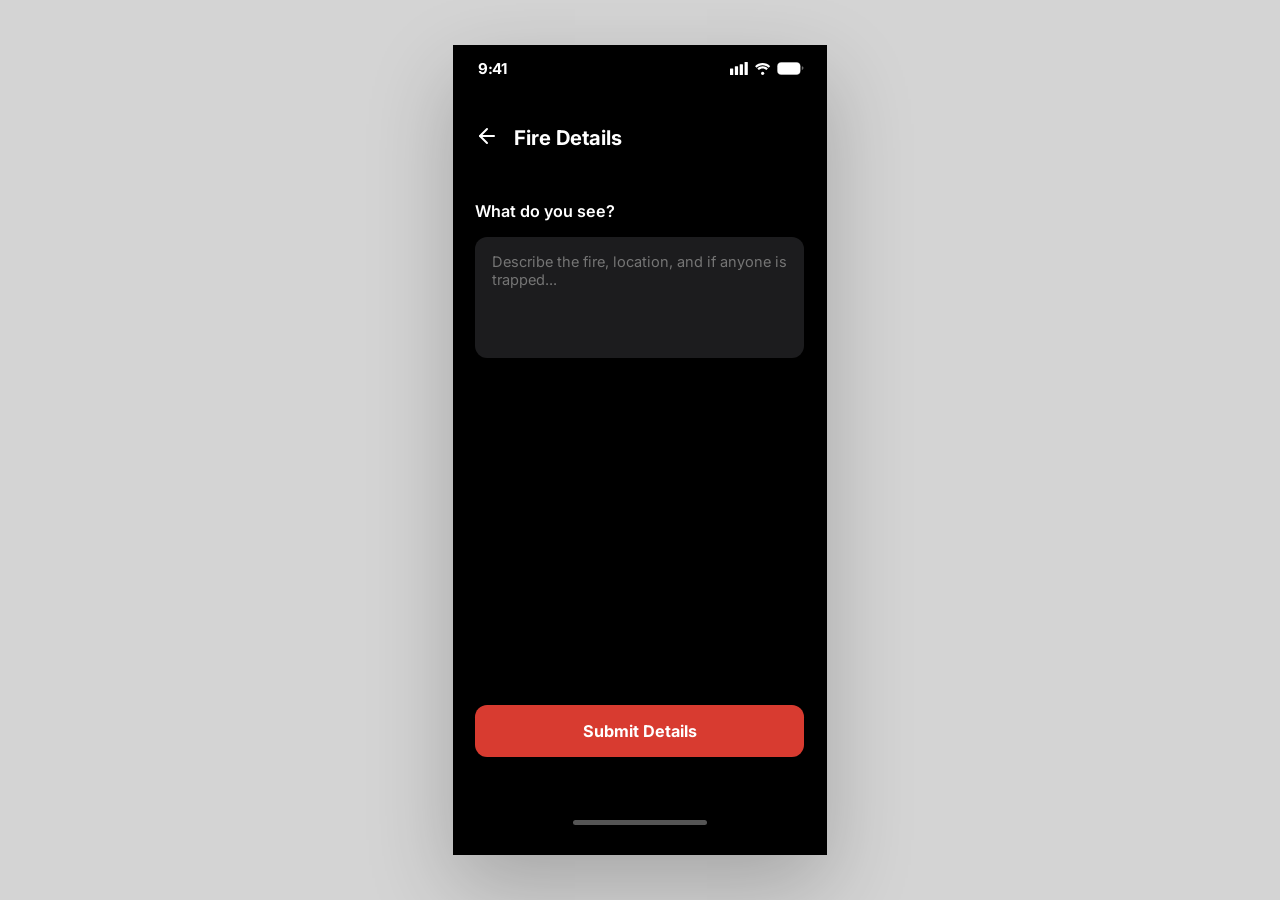
==== fire_details.html @ 0afc2f0d "feat: complete SOS flow screens - sending alert, active, category, fire details, updates, safe" ====
<!DOCTYPE html>
<html lang="en">
<head>
    <meta charset="UTF-8">
    <meta name="viewport" content="width=device-width, initial-scale=1.0">
    <title>Harbor — Fire Details</title>
    <link rel="preconnect" href="https://fonts.googleapis.com">
    <link rel="preconnect" href="https://fonts.gstatic.com" crossorigin>
    <link href="https://fonts.googleapis.com/css2?family=Inter:wght@400;500;600;700;800;900&display=swap" rel="stylesheet">
    <link rel="stylesheet" href="style.css">
    <style>
        .category-header {
            padding: 4cqh 6cqw;
            display: flex;
            align-items: center;
            gap: 4cqw;
        }
        .back-btn {
            color: var(--text-primary);
            text-decoration: none;
        }
        .form-container {
            padding: 2cqh 6cqw;
            display: flex;
            flex-direction: column;
            flex: 1;
        }
        .label {
            font-size: 2cqh;
            font-weight: 600;
            color: var(--text-primary);
            margin-bottom: 2cqh;
        }
    </style>
</head>
<body>
    <div class="phone dark-mode">

        <!-- Status Bar -->
        <div class="status-bar">
            <span class="status-time">9:41</span>
            <div class="status-icons">
                <svg viewBox="0 0 17 12" fill="none" xmlns="http://www.w3.org/2000/svg">
                    <rect x="0" y="6" width="3" height="6" rx="0.5" fill="rgb(3,4,3)"/>
                    <rect x="4.5" y="4" width="3" height="8" rx="0.5" fill="rgb(3,4,3)"/>
                    <rect x="9" y="2" width="3" height="10" rx="0.5" fill="rgb(3,4,3)"/>
                    <rect x="13.5" y="0" width="3" height="12" rx="0.5" fill="rgb(3,4,3)"/>
                </svg>
                <svg viewBox="0 0 16 12" fill="none" xmlns="http://www.w3.org/2000/svg">
                    <path d="M8 3C10.2 3 12.2 3.9 13.6 5.4L15 4C13.2 2.1 10.7 1 8 1C5.3 1 2.8 2.1 1 4L2.4 5.4C3.8 3.9 5.8 3 8 3Z" fill="rgb(3,4,3)"/>
                    <path d="M8 6C9.4 6 10.6 6.6 11.5 7.5L12.9 6.1C11.6 4.8 9.9 4 8 4C6.1 4 4.4 4.8 3.1 6.1L4.5 7.5C5.4 6.6 6.6 6 8 6Z" fill="rgb(3,4,3)"/>
                    <circle cx="8" cy="10.5" r="1.5" fill="rgb(3,4,3)"/>
                </svg>
                <svg viewBox="0 0 25 12" fill="none" xmlns="http://www.w3.org/2000/svg">
                    <rect x="0.5" y="0.5" width="21" height="11" rx="3.5" stroke="rgb(3,4,3)" stroke-opacity="0.35"/>
                    <rect x="2" y="2" width="17" height="8" rx="2" fill="rgb(3,4,3)"/>
                    <path d="M23 4.5V7.5C23.8 7.2 24.5 6.4 24.5 5.5C24.5 4.6 23.8 3.8 23 4.5Z" fill="rgb(3,4,3)" fill-opacity="0.4"/>
                </svg>
            </div>
        </div>

        <div class="category-header">
            <a href="situation_category.html" class="back-btn">
                <svg viewBox="0 0 24 24" width="24" height="24" stroke="currentColor" stroke-width="2" fill="none" stroke-linecap="round" stroke-linejoin="round">
                    <line x1="19" y1="12" x2="5" y2="12"></line>
                    <polyline points="12 19 5 12 12 5"></polyline>
                </svg>
            </a>
            <h2 style="font-size: 2.5cqh; color: var(--text-primary);">Fire Details</h2>
        </div>

        <div class="form-container">
            <div class="label">What do you see?</div>
            <textarea class="form-input" placeholder="Describe the fire, location, and if anyone is trapped..."></textarea>
            
            <div style="flex:1;"></div>
            
            <a href="updates.html" class="primary-btn" style="margin-bottom: 2cqh;">Submit Details</a>
        </div>

        <!-- Home Indicator -->
        <div class="home-bar">
            <div class="home-indicator"></div>
        </div>

    </div>
</body>
</html>
---- style.css ----
:root {
    --bg-color: rgb(250,249,247);
    --text-primary: rgb(3,4,3);
    --text-secondary: rgb(137,142,152);
    --surface: rgb(244,243,241);
    --surface-variant: rgb(235,233,230);
    --surface-active: rgb(228,226,223);
    --icon-color: rgb(3,4,3);
    --chevron-color: rgba(3,4,3, 0.5);
    --indicator-bg: rgb(180,177,176);
}

.dark-mode {
    --bg-color: #000000;
    --text-primary: #FFFFFF;
    --text-secondary: #A0A0A5;
    --surface: #1C1C1E;
    --surface-variant: #2C2C2E;
    --surface-active: #3A3A3C;
    --icon-color: #FFFFFF;
    --chevron-color: rgba(255,255,255, 0.5);
    --indicator-bg: #555555;
}

*, *::before, *::after {
    box-sizing: border-box;
    margin: 0;
    padding: 0;
}

body {
    display: flex;
    justify-content: center;
    align-items: center;
    min-height: 100vh;
    background: #d4d4d4;
    font-family: 'Inter', -apple-system, BlinkMacSystemFont, sans-serif;
    -webkit-font-smoothing: antialiased;
}

/* ─── Phone Shell ───────────────────────────────── */
.phone {
    container-type: size;
    container-name: phone;
    height: 90vh;
    aspect-ratio: 851 / 1844;
    background: var(--bg-color);
    box-shadow: 0 32px 80px rgba(0,0,0,0.22);
    display: flex;
    flex-direction: column;
    overflow: hidden;
    position: relative;
    transition: background 0.3s ease;
}

/* ─── Status Bar ────────────────────────────────── */
.status-bar {
    height: 5.75cqh;
    display: flex;
    justify-content: space-between;
    align-items: center;
    padding: 0 6.1cqw 0 6.7cqw;
    flex-shrink: 0;
    z-index: 10;
}

.status-time {
    font-size: 1.85cqh;
    font-weight: 700;
    color: var(--text-primary);
    letter-spacing: -0.02em;
    transition: color 0.3s ease;
}

.status-icons {
    display: flex;
    align-items: center;
    gap: 1.5cqw;
}

.status-icons svg {
    height: 1.6cqh;
    width: auto;
}

.status-icons svg rect, .status-icons svg path, .status-icons svg circle {
    fill: var(--text-primary);
    transition: fill 0.3s ease;
}

.status-icons svg rect[stroke] {
    stroke: var(--text-primary);
    transition: stroke 0.3s ease;
}

/* ─── Header (Brand + Menu) ────────────────────── */
.app-header {
    height: 10.85cqh;
    display: flex;
    justify-content: space-between;
    align-items: center;
    padding: 0 6.1cqw 0 6.7cqw;
    flex-shrink: 0;
}

.app-title {
    font-size: 4.34cqh;
    font-weight: 700;
    color: var(--text-primary);
    letter-spacing: -0.04em;
    line-height: 1;
    transition: color 0.3s ease;
}

.menu-btn {
    width: 4.99cqh;
    height: 4.99cqh;
    border-radius: 50%;
    background: var(--surface);
    border: none;
    cursor: pointer;
    display: flex;
    align-items: center;
    justify-content: center;
    flex-shrink: 0;
    transition: background 0.15s;
}

.menu-btn:hover  { background: var(--surface-variant); }
.menu-btn:active { background: var(--surface-active); }

.menu-btn svg rect {
    fill: var(--text-primary);
}

/* ─── Spacer ───────────────────────────────────── */
.spacer {
    height: 12.14cqh;
    flex-shrink: 0;
}

/* ─── Action Cards ──────────────────────────────── */
.cards-section {
    padding: 0 5.05cqw;
    display: flex;
    flex-direction: column;
    gap: 1.3cqh;
    flex-shrink: 0;
}

.action-card {
    background: var(--surface);
    border-radius: 1.74cqh;
    height: 13.67cqh;
    display: flex;
    align-items: center;
    padding: 0 4.6cqw 0 3.53cqw;
    gap: 0;
    cursor: pointer;
    transition: background 0.12s, transform 0.1s;
    text-decoration: none;
}

.action-card:active { 
    background: var(--surface-active); 
    transform: scale(0.98);
}

.card-icon-box {
    width: 7.48cqh;
    height: 7.48cqh;
    border-radius: 1.52cqh;
    background: var(--surface-variant);
    display: flex;
    align-items: center;
    justify-content: center;
    flex-shrink: 0;
    margin-right: 3.8cqw;
}

.card-icon-box svg path, .card-icon-box svg rect, .card-icon-box svg line {
    stroke: var(--icon-color);
}

.card-icon-box svg {
    height: 3.6cqh;
    width: auto;
}

.card-text {
    flex: 1;
    min-width: 0;
}

.card-text h2 {
    font-size: 2.06cqh;
    font-weight: 700;
    color: var(--text-primary);
    letter-spacing: -0.01em;
    margin-bottom: 0.5cqh;
    line-height: 1.25;
}

.card-text p {
    font-size: 1.52cqh;
    font-weight: 400;
    color: var(--text-secondary);
    line-height: 1.4;
}

.card-chevron {
    flex-shrink: 0;
    height: 1.8cqh;
    width: auto;
    margin-left: 2cqw;
}

.card-chevron path {
    stroke: var(--chevron-color);
}

/* ─── SOS Card ──────────────────────────────────── */
.sos-section {
    flex: 1;
    padding: 1.74cqh 4.58cqw 0;
    flex-shrink: 0;
}

.sos-card {
    background: rgb(216,59,48);
    border-radius: 1.74cqh;
    height: 100%;
    display: flex;
    flex-direction: column;
    align-items: center;
    justify-content: center;
    cursor: pointer;
    transition: filter 0.15s ease, transform 0.1s;
    text-decoration: none;
}

.sos-card:active { 
    filter: brightness(0.88); 
    transform: scale(0.98);
}

.sos-title {
    font-size: 8.89cqh;
    font-weight: 900;
    color: #fff;
    letter-spacing: -0.04em;
    line-height: 1;
    margin-bottom: 1.2cqh;
}

.sos-sub {
    font-size: 1.3cqh;
    font-weight: 700;
    color: rgb(243,187,179);
    letter-spacing: 0.2em;
}

/* ─── Home Indicator ────────────────────────────── */
.home-bar {
    height: 8.08cqh;
    display: flex;
    justify-content: center;
    align-items: center;
    flex-shrink: 0;
    z-index: 10;
}

.home-indicator {
    width: 36%;
    height: 0.65cqh;
    background: var(--indicator-bg);
    border-radius: 100px;
}

/* ─── New Screen Components ────────────────────────────── */

.center-content {
    flex: 1;
    display: flex;
    flex-direction: column;
    align-items: center;
    justify-content: center;
    text-align: center;
    padding: 0 6cqw;
}

.countdown-ring {
    width: 25cqh;
    height: 25cqh;
    border-radius: 50%;
    border: 1cqh solid var(--surface-active);
    border-top-color: rgb(216,59,48);
    display: flex;
    align-items: center;
    justify-content: center;
    font-size: 10cqh;
    font-weight: 800;
    color: var(--text-primary);
    margin-bottom: 4cqh;
    animation: spin 3s linear infinite;
}

.countdown-number {
    animation: counter-spin 3s linear infinite;
}

@keyframes spin {
    0% { transform: rotate(0deg); }
    100% { transform: rotate(360deg); }
}

@keyframes counter-spin {
    0% { transform: rotate(0deg); }
    100% { transform: rotate(-360deg); }
}

.cancel-btn {
    background: var(--surface);
    color: var(--text-primary);
    font-size: 2cqh;
    font-weight: 700;
    padding: 2cqh 10cqw;
    border-radius: 5cqh;
    text-decoration: none;
    transition: background 0.2s;
}

.cancel-btn:active {
    background: var(--surface-variant);
}

.large-title {
    font-size: 4.5cqh;
    font-weight: 800;
    color: var(--text-primary);
    margin-bottom: 1.5cqh;
}

.subtitle {
    font-size: 2cqh;
    color: var(--text-secondary);
    margin-bottom: 4cqh;
}

.swipe-up {
    display: flex;
    flex-direction: column;
    align-items: center;
    gap: 1cqh;
    color: var(--text-secondary);
    font-size: 1.8cqh;
    font-weight: 600;
    margin-top: auto;
    margin-bottom: 4cqh;
    animation: bounce 2s infinite;
}

@keyframes bounce {
    0%, 20%, 50%, 80%, 100% { transform: translateY(0); }
    40% { transform: translateY(-1.5cqh); }
    60% { transform: translateY(-0.7cqh); }
}

.form-input {
    width: 100%;
    background: var(--surface);
    border: none;
    border-radius: 1.5cqh;
    padding: 2cqh;
    font-size: 1.8cqh;
    color: var(--text-primary);
    margin-bottom: 2cqh;
    min-height: 15cqh;
    resize: none;
    font-family: inherit;
}

.form-input:focus {
    outline: none;
    box-shadow: 0 0 0 2px rgb(216,59,48);
}

.primary-btn {
    width: 100%;
    background: rgb(216,59,48);
    color: #ffffff;
    border: none;
    border-radius: 1.5cqh;
    padding: 2cqh;
    font-size: 2cqh;
    font-weight: 700;
    cursor: pointer;
    text-align: center;
    text-decoration: none;
}

.primary-btn:active {
    filter: brightness(0.9);
}

.tatsumaki-card {
    background: var(--surface);
    border-radius: 2cqh;
    padding: 2.5cqh;
    width: 100%;
    margin-bottom: 2cqh;
    border-left: 0.5cqh solid rgb(216,59,48);
    transform: translateY(-2cqh);
    opacity: 0;
    animation: dropIn 0.5s forwards;
}

@keyframes dropIn {
    to {
        transform: translateY(0);
        opacity: 1;
    }
}
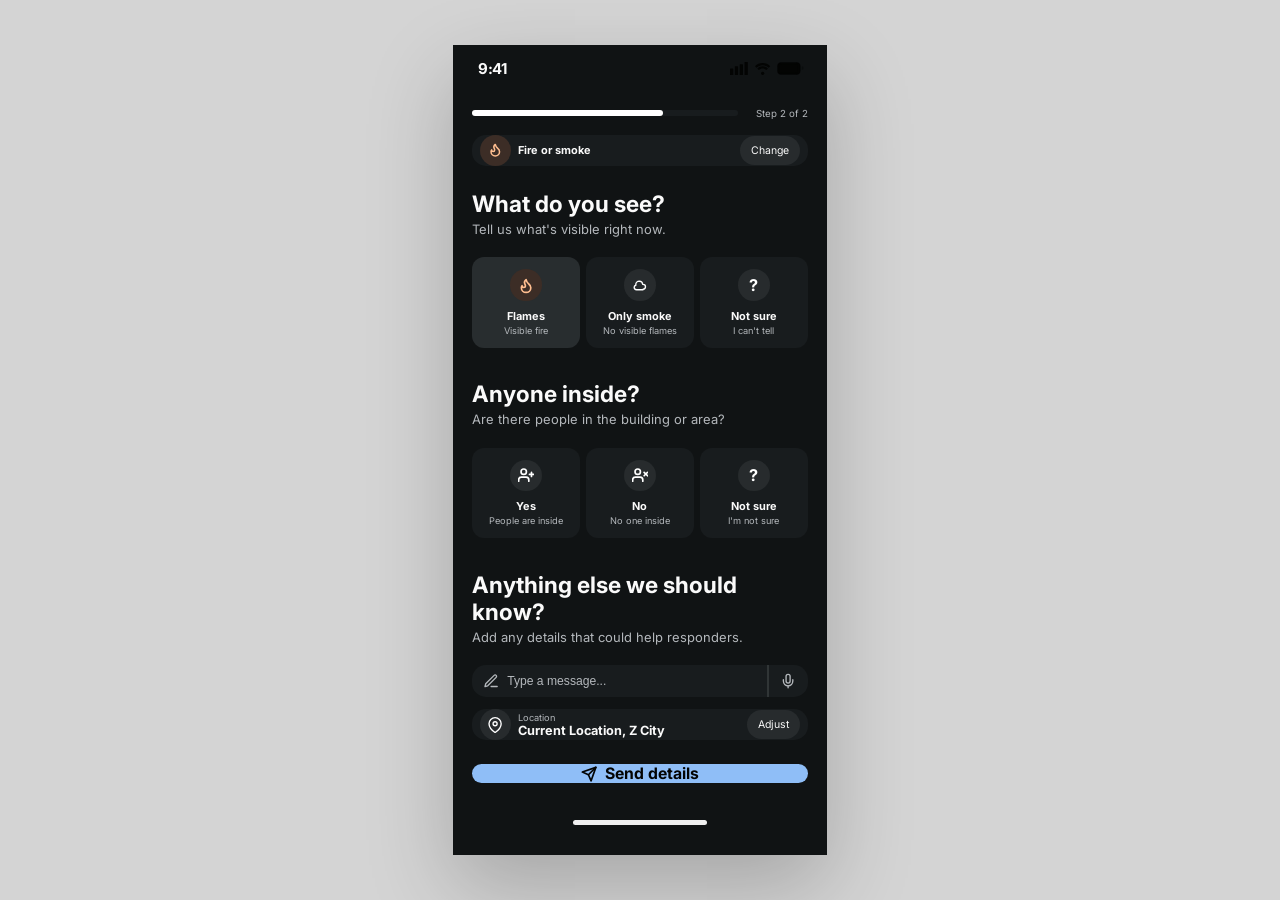
==== commit 8c17a973: "feat: rebuild all 6 screens exactly to new figma API specs" ====
--- a/fire_details.html
+++ b/fire_details.html
@@ -9,80 +9,367 @@
     <link href="https://fonts.googleapis.com/css2?family=Inter:wght@400;500;600;700;800;900&display=swap" rel="stylesheet">
     <link rel="stylesheet" href="style.css">
     <style>
-        .category-header {
-            padding: 4cqh 6cqw;
-            display: flex;
-            align-items: center;
-            gap: 4cqw;
-        }
-        .back-btn {
-            color: var(--text-primary);
+        .details-container {
+            display: flex;
+            flex-direction: column;
+            width: 100%;
+            flex: 1;
+            overflow-y: auto;
+            scrollbar-width: none;
+            padding: 0 5.16cqw;
+        }
+        .details-container::-webkit-scrollbar { display: none; }
+
+        .progress-inset {
+            display: flex;
+            align-items: center;
+            justify-content: space-between;
+            margin: 2cqh 0;
+        }
+
+        .track {
+            width: 71cqw;
+            height: 0.76cqh;
+            background: rgb(24,28,30);
+            border-radius: 1cqh;
+            position: relative;
+        }
+        .value {
+            position: absolute;
+            left: 0;
+            top: 0;
+            width: 72%; /* Step 2 */
+            height: 100%;
+            background: #fff;
+            border-radius: 1cqh;
+        }
+
+        .step-label {
+            color: rgb(180,184,188);
+            font-size: 1.2cqh;
+        }
+
+        .selected-category {
+            background: rgb(24,28,30);
+            border-radius: 1.74cqh;
+            height: 5.8cqh; /* 108px */
+            display: flex;
+            align-items: center;
+            padding: 0 2cqw;
+            margin-bottom: 3cqh;
+        }
+
+        .cat-icon-tile {
+            width: 3.8cqh;
+            height: 3.8cqh;
+            border-radius: 50%;
+            background: rgb(60,45,38);
+            display: flex;
+            align-items: center;
+            justify-content: center;
+            margin-right: 2cqw;
+        }
+
+        .cat-label {
+            color: rgb(250,250,250);
+            font-size: 1.35cqh;
+            font-weight: 700;
+            flex: 1;
+        }
+
+        .change-btn {
+            background: rgb(39,43,45);
+            border-radius: 2cqh;
+            padding: 1cqh 3cqw;
+            color: rgb(250,250,250);
+            font-size: 1.3cqh;
             text-decoration: none;
         }
-        .form-container {
-            padding: 2cqh 6cqw;
+
+        .question-title {
+            color: rgb(250,250,250);
+            font-size: 2.8cqh;
+            font-weight: 700;
+            margin-bottom: 0.5cqh;
+        }
+
+        .question-desc {
+            color: rgb(180,184,188);
+            font-size: 1.6cqh;
+            margin-bottom: 2.5cqh;
+        }
+
+        .choices-row {
+            display: flex;
+            gap: 1.8cqw;
+            margin-bottom: 4cqh;
+        }
+
+        .choice-card {
+            flex: 1;
+            background: rgb(24,28,30);
+            border-radius: 1.5cqh; /* 28px */
+            padding: 1.5cqh 1cqw;
             display: flex;
             flex-direction: column;
+            align-items: center;
+            text-align: center;
+            text-decoration: none;
+            transition: background 0.1s;
+        }
+        
+        .choice-card:active, .choice-card.active {
+            background: rgb(40,45,47);
+        }
+
+        .choice-icon-tile {
+            width: 3.9cqh; /* 72px */
+            height: 3.9cqh;
+            border-radius: 50%;
+            display: flex;
+            align-items: center;
+            justify-content: center;
+            margin-bottom: 1cqh;
+        }
+        
+        .c-fire { background: rgb(60,45,38); color: rgb(255,190,144); }
+        .c-other { background: rgb(39,43,45); color: #fff; }
+
+        .choice-label {
+            color: rgb(250,250,250);
+            font-size: 1.35cqh;
+            font-weight: 700;
+            margin-bottom: 0.2cqh;
+        }
+
+        .choice-desc {
+            color: rgb(180,184,188);
+            font-size: 1.14cqh;
+        }
+
+        .input-bar {
+            background: rgb(24,28,30);
+            border-radius: 1.74cqh;
+            display: flex;
+            align-items: center;
+            height: 7.9cqh; /* 146px */
+            padding: 0 3cqw;
+            margin-bottom: 1.5cqh;
+        }
+
+        .input-bar input {
+            background: transparent;
+            border: none;
+            color: rgb(250,250,250);
+            font-size: 1.5cqh;
             flex: 1;
-        }
-        .label {
-            font-size: 2cqh;
-            font-weight: 600;
-            color: var(--text-primary);
+            outline: none;
+            padding: 0 2cqw;
+        }
+        .input-bar input::placeholder { color: rgb(180,184,188); }
+
+        .divider {
+            width: 2px;
+            height: 4cqh;
+            background: rgb(48,53,54);
+            margin: 0 3cqw;
+        }
+
+        .location-card {
+            background: rgb(24,28,30);
+            border-radius: 1.74cqh;
+            height: 6.5cqh; /* 120px */
+            display: flex;
+            align-items: center;
+            padding: 0 2cqw;
+            margin-bottom: 3cqh;
+        }
+
+        .send-btn {
+            background: rgb(143,190,247);
+            border-radius: 1.74cqh;
+            height: 6.7cqh; /* 124px */
+            display: flex;
+            align-items: center;
+            justify-content: center;
+            gap: 2cqw;
+            text-decoration: none;
+            color: rgb(3,4,3);
+            font-size: 1.95cqh;
+            font-weight: 700;
             margin-bottom: 2cqh;
         }
+
     </style>
 </head>
 <body>
-    <div class="phone dark-mode">
+    <div class="phone" style="background: rgb(16,19,20);">
 
         <!-- Status Bar -->
         <div class="status-bar">
-            <span class="status-time">9:41</span>
+            <span class="status-time" style="color: rgb(250,250,250);">9:41</span>
             <div class="status-icons">
                 <svg viewBox="0 0 17 12" fill="none" xmlns="http://www.w3.org/2000/svg">
-                    <rect x="0" y="6" width="3" height="6" rx="0.5" fill="rgb(3,4,3)"/>
-                    <rect x="4.5" y="4" width="3" height="8" rx="0.5" fill="rgb(3,4,3)"/>
-                    <rect x="9" y="2" width="3" height="10" rx="0.5" fill="rgb(3,4,3)"/>
-                    <rect x="13.5" y="0" width="3" height="12" rx="0.5" fill="rgb(3,4,3)"/>
+                    <rect x="0" y="6" width="3" height="6" rx="0.5" fill="rgb(250,250,250)"/>
+                    <rect x="4.5" y="4" width="3" height="8" rx="0.5" fill="rgb(250,250,250)"/>
+                    <rect x="9" y="2" width="3" height="10" rx="0.5" fill="rgb(250,250,250)"/>
+                    <rect x="13.5" y="0" width="3" height="12" rx="0.5" fill="rgb(250,250,250)"/>
                 </svg>
                 <svg viewBox="0 0 16 12" fill="none" xmlns="http://www.w3.org/2000/svg">
-                    <path d="M8 3C10.2 3 12.2 3.9 13.6 5.4L15 4C13.2 2.1 10.7 1 8 1C5.3 1 2.8 2.1 1 4L2.4 5.4C3.8 3.9 5.8 3 8 3Z" fill="rgb(3,4,3)"/>
-                    <path d="M8 6C9.4 6 10.6 6.6 11.5 7.5L12.9 6.1C11.6 4.8 9.9 4 8 4C6.1 4 4.4 4.8 3.1 6.1L4.5 7.5C5.4 6.6 6.6 6 8 6Z" fill="rgb(3,4,3)"/>
-                    <circle cx="8" cy="10.5" r="1.5" fill="rgb(3,4,3)"/>
+                    <path d="M8 3C10.2 3 12.2 3.9 13.6 5.4L15 4C13.2 2.1 10.7 1 8 1C5.3 1 2.8 2.1 1 4L2.4 5.4C3.8 3.9 5.8 3 8 3Z" fill="rgb(250,250,250)"/>
+                    <path d="M8 6C9.4 6 10.6 6.6 11.5 7.5L12.9 6.1C11.6 4.8 9.9 4 8 4C6.1 4 4.4 4.8 3.1 6.1L4.5 7.5C5.4 6.6 6.6 6 8 6Z" fill="rgb(250,250,250)"/>
+                    <circle cx="8" cy="10.5" r="1.5" fill="rgb(250,250,250)"/>
                 </svg>
                 <svg viewBox="0 0 25 12" fill="none" xmlns="http://www.w3.org/2000/svg">
-                    <rect x="0.5" y="0.5" width="21" height="11" rx="3.5" stroke="rgb(3,4,3)" stroke-opacity="0.35"/>
-                    <rect x="2" y="2" width="17" height="8" rx="2" fill="rgb(3,4,3)"/>
-                    <path d="M23 4.5V7.5C23.8 7.2 24.5 6.4 24.5 5.5C24.5 4.6 23.8 3.8 23 4.5Z" fill="rgb(3,4,3)" fill-opacity="0.4"/>
+                    <rect x="0.5" y="0.5" width="21" height="11" rx="3.5" stroke="rgb(250,250,250)" stroke-opacity="0.35"/>
+                    <rect x="2" y="2" width="17" height="8" rx="2" fill="rgb(250,250,250)"/>
+                    <path d="M23 4.5V7.5C23.8 7.2 24.5 6.4 24.5 5.5C24.5 4.6 23.8 3.8 23 4.5Z" fill="rgb(250,250,250)" fill-opacity="0.4"/>
                 </svg>
             </div>
         </div>
 
-        <div class="category-header">
-            <a href="situation_category.html" class="back-btn">
-                <svg viewBox="0 0 24 24" width="24" height="24" stroke="currentColor" stroke-width="2" fill="none" stroke-linecap="round" stroke-linejoin="round">
-                    <line x1="19" y1="12" x2="5" y2="12"></line>
-                    <polyline points="12 19 5 12 12 5"></polyline>
-                </svg>
+        <div class="details-container">
+            <div class="progress-inset">
+                <div class="track"><div class="value"></div></div>
+                <span class="step-label">Step 2 of 2</span>
+            </div>
+
+            <div class="selected-category">
+                <div class="cat-icon-tile">
+                    <svg width="1.8cqh" height="2.2cqh" viewBox="0 0 24 24" fill="none" stroke="rgb(255,190,144)" stroke-width="2.5" stroke-linecap="round" stroke-linejoin="round">
+                        <path d="M8.5 14.5A2.5 2.5 0 0 0 11 12c0-1.38-.5-2-1-3-1.072-2.143-.224-4.054 2-6 .5 2.5 2 4.9 4 6.5 2 1.6 3 3.5 3 5.5a7 7 0 1 1-14 0c0-1.153.433-2.294 1-3a2.5 2.5 0 0 0 2.5 2.5z"></path>
+                    </svg>
+                </div>
+                <span class="cat-label">Fire or smoke</span>
+                <a href="situation_category.html" class="change-btn">Change</a>
+            </div>
+
+            <div class="question-title">What do you see?</div>
+            <div class="question-desc">Tell us what's visible right now.</div>
+            
+            <div class="choices-row">
+                <a href="#" class="choice-card active">
+                    <div class="choice-icon-tile c-fire">
+                        <svg width="2cqh" height="2.4cqh" viewBox="0 0 24 24" fill="none" stroke="currentColor" stroke-width="2.5" stroke-linecap="round" stroke-linejoin="round">
+                            <path d="M8.5 14.5A2.5 2.5 0 0 0 11 12c0-1.38-.5-2-1-3-1.072-2.143-.224-4.054 2-6 .5 2.5 2 4.9 4 6.5 2 1.6 3 3.5 3 5.5a7 7 0 1 1-14 0c0-1.153.433-2.294 1-3a2.5 2.5 0 0 0 2.5 2.5z"></path>
+                        </svg>
+                    </div>
+                    <span class="choice-label">Flames</span>
+                    <span class="choice-desc">Visible fire</span>
+                </a>
+                <a href="#" class="choice-card">
+                    <div class="choice-icon-tile c-other">
+                        <svg width="2cqh" height="1.6cqh" viewBox="0 0 24 24" fill="none" stroke="currentColor" stroke-width="2.5" stroke-linecap="round" stroke-linejoin="round">
+                            <path d="M17.5 19c2.485 0 4.5-2.015 4.5-4.5S19.985 10 17.5 10c-.17 0-.336.012-.5.035A6.997 6.997 0 0 0 10.5 4C6.91 4 4 6.91 4 10.5c0 .356.028.705.082 1.045C2.316 11.966 1 13.568 1 15.5 1 17.985 3.015 20 5.5 20h12Z"></path>
+                        </svg>
+                    </div>
+                    <span class="choice-label">Only smoke</span>
+                    <span class="choice-desc">No visible flames</span>
+                </a>
+                <a href="#" class="choice-card">
+                    <div class="choice-icon-tile c-other">
+                        <span style="font-size: 2cqh; font-weight: 700;">?</span>
+                    </div>
+                    <span class="choice-label">Not sure</span>
+                    <span class="choice-desc">I can't tell</span>
+                </a>
+            </div>
+
+            <div class="question-title">Anyone inside?</div>
+            <div class="question-desc">Are there people in the building or area?</div>
+
+            <div class="choices-row">
+                <a href="#" class="choice-card">
+                    <div class="choice-icon-tile c-other">
+                        <svg width="2cqh" height="2cqh" viewBox="0 0 24 24" fill="none" stroke="currentColor" stroke-width="2.5" stroke-linecap="round" stroke-linejoin="round">
+                            <path d="M16 21v-2a4 4 0 0 0-4-4H5a4 4 0 0 0-4 4v2"></path>
+                            <circle cx="8.5" cy="7" r="4"></circle>
+                            <line x1="20" y1="8" x2="20" y2="14"></line>
+                            <line x1="23" y1="11" x2="17" y2="11"></line>
+                        </svg>
+                    </div>
+                    <span class="choice-label">Yes</span>
+                    <span class="choice-desc">People are inside</span>
+                </a>
+                <a href="#" class="choice-card">
+                    <div class="choice-icon-tile c-other">
+                        <svg width="2cqh" height="2cqh" viewBox="0 0 24 24" fill="none" stroke="currentColor" stroke-width="2.5" stroke-linecap="round" stroke-linejoin="round">
+                            <path d="M16 21v-2a4 4 0 0 0-4-4H5a4 4 0 0 0-4 4v2"></path>
+                            <circle cx="8.5" cy="7" r="4"></circle>
+                            <line x1="18" y1="8" x2="23" y2="13"></line>
+                            <line x1="23" y1="8" x2="18" y2="13"></line>
+                        </svg>
+                    </div>
+                    <span class="choice-label">No</span>
+                    <span class="choice-desc">No one inside</span>
+                </a>
+                <a href="#" class="choice-card">
+                    <div class="choice-icon-tile c-other">
+                        <span style="font-size: 2cqh; font-weight: 700;">?</span>
+                    </div>
+                    <span class="choice-label">Not sure</span>
+                    <span class="choice-desc">I'm not sure</span>
+                </a>
+            </div>
+            
+            <div class="question-title">Anything else we should know?</div>
+            <div class="question-desc">Add any details that could help responders.</div>
+
+            <div class="input-bar">
+                <svg width="2cqh" height="2cqh" viewBox="0 0 24 24" fill="none" stroke="rgb(180,184,188)" stroke-width="2" stroke-linecap="round" stroke-linejoin="round">
+                    <path d="M12 20h9"></path>
+                    <path d="M16.5 3.5a2.121 2.121 0 0 1 3 3L7 19l-4 1 1-4L16.5 3.5z"></path>
+                </svg>
+                <input type="text" placeholder="Type a message...">
+                <div class="divider"></div>
+                <svg width="2cqh" height="2cqh" viewBox="0 0 24 24" fill="none" stroke="rgb(180,184,188)" stroke-width="2" stroke-linecap="round" stroke-linejoin="round">
+                    <path d="M12 2a3 3 0 0 0-3 3v7a3 3 0 0 0 6 0V5a3 3 0 0 0-3-3Z"></path>
+                    <path d="M19 10v2a7 7 0 0 1-14 0v-2"></path>
+                    <line x1="12" y1="19" x2="12" y2="22"></line>
+                </svg>
+            </div>
+
+            <div class="location-card">
+                <div class="cat-icon-tile" style="background: rgb(39,43,45);">
+                    <svg width="2cqh" height="2cqh" viewBox="0 0 24 24" fill="none" stroke="#fff" stroke-width="2" stroke-linecap="round" stroke-linejoin="round">
+                        <path d="M21 10c0 7-9 13-9 13s-9-6-9-13a9 9 0 0 1 18 0z"></path>
+                        <circle cx="12" cy="10" r="3"></circle>
+                    </svg>
+                </div>
+                <div style="flex:1; display:flex; flex-direction:column; justify-content:center;">
+                    <span style="color: rgb(180,184,188); font-size: 1.14cqh;">Location</span>
+                    <span style="color: rgb(250,250,250); font-size: 1.57cqh; font-weight: 700;">Current Location, Z City</span>
+                </div>
+                <a href="#" class="change-btn">Adjust</a>
+            </div>
+
+            <a href="sos_active.html" class="send-btn">
+                <svg width="2cqh" height="2cqh" viewBox="0 0 24 24" fill="none" stroke="currentColor" stroke-width="2.5" stroke-linecap="round" stroke-linejoin="round">
+                    <line x1="22" y1="2" x2="11" y2="13"></line>
+                    <polygon points="22 2 15 22 11 13 2 9 22 2"></polygon>
+                </svg>
+                Send details
             </a>
-            <h2 style="font-size: 2.5cqh; color: var(--text-primary);">Fire Details</h2>
-        </div>
-
-        <div class="form-container">
-            <div class="label">What do you see?</div>
-            <textarea class="form-input" placeholder="Describe the fire, location, and if anyone is trapped..."></textarea>
             
-            <div style="flex:1;"></div>
-            
-            <a href="updates.html" class="primary-btn" style="margin-bottom: 2cqh;">Submit Details</a>
+            <div style="height: 2cqh; flex-shrink: 0;"></div>
         </div>
 
         <!-- Home Indicator -->
         <div class="home-bar">
-            <div class="home-indicator"></div>
+            <div class="home-indicator" style="background: rgb(240,240,240);"></div>
         </div>
 
     </div>
+    
+    <script>
+        document.querySelectorAll('.choice-card').forEach(card => {
+            card.addEventListener('click', function(e) {
+                e.preventDefault();
+                let row = this.parentElement;
+                row.querySelectorAll('.choice-card').forEach(c => c.classList.remove('active'));
+                this.classList.add('active');
+            });
+        });
+    </script>
 </body>
 </html>
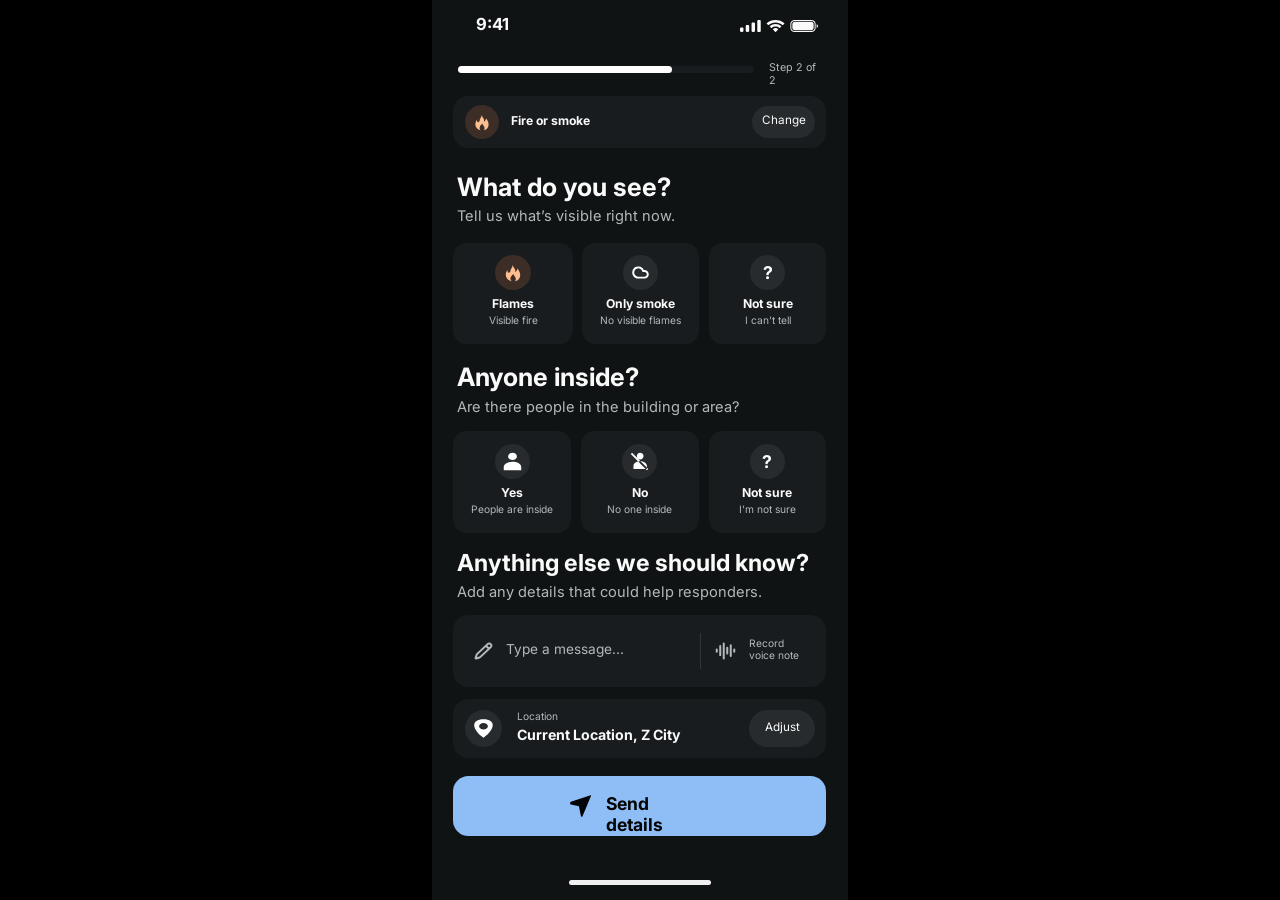
==== commit 7ac1e5e2: "fix: non-scrolling flat absolute layout to perfectly replicate Figma dimensions without DOM nesting " ====
--- a/fire_details.html
+++ b/fire_details.html
@@ -3,373 +3,78 @@
 <head>
     <meta charset="UTF-8">
     <meta name="viewport" content="width=device-width, initial-scale=1.0">
-    <title>Harbor — Fire Details</title>
+    <title>Harbor</title>
     <link rel="preconnect" href="https://fonts.googleapis.com">
     <link rel="preconnect" href="https://fonts.gstatic.com" crossorigin>
     <link href="https://fonts.googleapis.com/css2?family=Inter:wght@400;500;600;700;800;900&display=swap" rel="stylesheet">
-    <link rel="stylesheet" href="style.css">
     <style>
-        .details-container {
-            display: flex;
-            flex-direction: column;
-            width: 100%;
-            flex: 1;
-            overflow-y: auto;
-            scrollbar-width: none;
-            padding: 0 5.16cqw;
-        }
-        .details-container::-webkit-scrollbar { display: none; }
-
-        .progress-inset {
-            display: flex;
-            align-items: center;
-            justify-content: space-between;
-            margin: 2cqh 0;
-        }
-
-        .track {
-            width: 71cqw;
-            height: 0.76cqh;
-            background: rgb(24,28,30);
-            border-radius: 1cqh;
-            position: relative;
-        }
-        .value {
-            position: absolute;
-            left: 0;
-            top: 0;
-            width: 72%; /* Step 2 */
-            height: 100%;
-            background: #fff;
-            border-radius: 1cqh;
-        }
-
-        .step-label {
-            color: rgb(180,184,188);
-            font-size: 1.2cqh;
-        }
-
-        .selected-category {
-            background: rgb(24,28,30);
-            border-radius: 1.74cqh;
-            height: 5.8cqh; /* 108px */
-            display: flex;
-            align-items: center;
-            padding: 0 2cqw;
-            margin-bottom: 3cqh;
-        }
-
-        .cat-icon-tile {
-            width: 3.8cqh;
-            height: 3.8cqh;
-            border-radius: 50%;
-            background: rgb(60,45,38);
-            display: flex;
-            align-items: center;
-            justify-content: center;
-            margin-right: 2cqw;
-        }
-
-        .cat-label {
-            color: rgb(250,250,250);
-            font-size: 1.35cqh;
-            font-weight: 700;
-            flex: 1;
-        }
-
-        .change-btn {
-            background: rgb(39,43,45);
-            border-radius: 2cqh;
-            padding: 1cqh 3cqw;
-            color: rgb(250,250,250);
-            font-size: 1.3cqh;
-            text-decoration: none;
-        }
-
-        .question-title {
-            color: rgb(250,250,250);
-            font-size: 2.8cqh;
-            font-weight: 700;
-            margin-bottom: 0.5cqh;
-        }
-
-        .question-desc {
-            color: rgb(180,184,188);
-            font-size: 1.6cqh;
-            margin-bottom: 2.5cqh;
-        }
-
-        .choices-row {
-            display: flex;
-            gap: 1.8cqw;
-            margin-bottom: 4cqh;
-        }
-
-        .choice-card {
-            flex: 1;
-            background: rgb(24,28,30);
-            border-radius: 1.5cqh; /* 28px */
-            padding: 1.5cqh 1cqw;
-            display: flex;
-            flex-direction: column;
-            align-items: center;
-            text-align: center;
-            text-decoration: none;
-            transition: background 0.1s;
-        }
-        
-        .choice-card:active, .choice-card.active {
-            background: rgb(40,45,47);
-        }
-
-        .choice-icon-tile {
-            width: 3.9cqh; /* 72px */
-            height: 3.9cqh;
-            border-radius: 50%;
-            display: flex;
-            align-items: center;
-            justify-content: center;
-            margin-bottom: 1cqh;
-        }
-        
-        .c-fire { background: rgb(60,45,38); color: rgb(255,190,144); }
-        .c-other { background: rgb(39,43,45); color: #fff; }
-
-        .choice-label {
-            color: rgb(250,250,250);
-            font-size: 1.35cqh;
-            font-weight: 700;
-            margin-bottom: 0.2cqh;
-        }
-
-        .choice-desc {
-            color: rgb(180,184,188);
-            font-size: 1.14cqh;
-        }
-
-        .input-bar {
-            background: rgb(24,28,30);
-            border-radius: 1.74cqh;
-            display: flex;
-            align-items: center;
-            height: 7.9cqh; /* 146px */
-            padding: 0 3cqw;
-            margin-bottom: 1.5cqh;
-        }
-
-        .input-bar input {
-            background: transparent;
-            border: none;
-            color: rgb(250,250,250);
-            font-size: 1.5cqh;
-            flex: 1;
-            outline: none;
-            padding: 0 2cqw;
-        }
-        .input-bar input::placeholder { color: rgb(180,184,188); }
-
-        .divider {
-            width: 2px;
-            height: 4cqh;
-            background: rgb(48,53,54);
-            margin: 0 3cqw;
-        }
-
-        .location-card {
-            background: rgb(24,28,30);
-            border-radius: 1.74cqh;
-            height: 6.5cqh; /* 120px */
-            display: flex;
-            align-items: center;
-            padding: 0 2cqw;
-            margin-bottom: 3cqh;
-        }
-
-        .send-btn {
-            background: rgb(143,190,247);
-            border-radius: 1.74cqh;
-            height: 6.7cqh; /* 124px */
-            display: flex;
-            align-items: center;
-            justify-content: center;
-            gap: 2cqw;
-            text-decoration: none;
-            color: rgb(3,4,3);
-            font-size: 1.95cqh;
-            font-weight: 700;
-            margin-bottom: 2cqh;
-        }
-
+        body { margin:0; padding:0; background:#000; display:flex; justify-content:center; align-items:center; height:100vh; overflow:hidden; }
+        .phone-wrapper { position:relative; width:100%; height:100%; max-height:100vh; max-width:calc(100vh * (852 / 1844)); background:rgb(16,19,20); overflow:hidden; font-family:'Inter', sans-serif; container-type: size; user-select:none; margin: 0 auto; aspect-ratio: 852/1844; }
+        .phone-wrapper * { pointer-events: none; } /* Let overlays handle clicks */
     </style>
 </head>
 <body>
-    <div class="phone" style="background: rgb(16,19,20);">
-
-        <!-- Status Bar -->
-        <div class="status-bar">
-            <span class="status-time" style="color: rgb(250,250,250);">9:41</span>
-            <div class="status-icons">
-                <svg viewBox="0 0 17 12" fill="none" xmlns="http://www.w3.org/2000/svg">
-                    <rect x="0" y="6" width="3" height="6" rx="0.5" fill="rgb(250,250,250)"/>
-                    <rect x="4.5" y="4" width="3" height="8" rx="0.5" fill="rgb(250,250,250)"/>
-                    <rect x="9" y="2" width="3" height="10" rx="0.5" fill="rgb(250,250,250)"/>
-                    <rect x="13.5" y="0" width="3" height="12" rx="0.5" fill="rgb(250,250,250)"/>
-                </svg>
-                <svg viewBox="0 0 16 12" fill="none" xmlns="http://www.w3.org/2000/svg">
-                    <path d="M8 3C10.2 3 12.2 3.9 13.6 5.4L15 4C13.2 2.1 10.7 1 8 1C5.3 1 2.8 2.1 1 4L2.4 5.4C3.8 3.9 5.8 3 8 3Z" fill="rgb(250,250,250)"/>
-                    <path d="M8 6C9.4 6 10.6 6.6 11.5 7.5L12.9 6.1C11.6 4.8 9.9 4 8 4C6.1 4 4.4 4.8 3.1 6.1L4.5 7.5C5.4 6.6 6.6 6 8 6Z" fill="rgb(250,250,250)"/>
-                    <circle cx="8" cy="10.5" r="1.5" fill="rgb(250,250,250)"/>
-                </svg>
-                <svg viewBox="0 0 25 12" fill="none" xmlns="http://www.w3.org/2000/svg">
-                    <rect x="0.5" y="0.5" width="21" height="11" rx="3.5" stroke="rgb(250,250,250)" stroke-opacity="0.35"/>
-                    <rect x="2" y="2" width="17" height="8" rx="2" fill="rgb(250,250,250)"/>
-                    <path d="M23 4.5V7.5C23.8 7.2 24.5 6.4 24.5 5.5C24.5 4.6 23.8 3.8 23 4.5Z" fill="rgb(250,250,250)" fill-opacity="0.4"/>
-                </svg>
-            </div>
-        </div>
-
-        <div class="details-container">
-            <div class="progress-inset">
-                <div class="track"><div class="value"></div></div>
-                <span class="step-label">Step 2 of 2</span>
-            </div>
-
-            <div class="selected-category">
-                <div class="cat-icon-tile">
-                    <svg width="1.8cqh" height="2.2cqh" viewBox="0 0 24 24" fill="none" stroke="rgb(255,190,144)" stroke-width="2.5" stroke-linecap="round" stroke-linejoin="round">
-                        <path d="M8.5 14.5A2.5 2.5 0 0 0 11 12c0-1.38-.5-2-1-3-1.072-2.143-.224-4.054 2-6 .5 2.5 2 4.9 4 6.5 2 1.6 3 3.5 3 5.5a7 7 0 1 1-14 0c0-1.153.433-2.294 1-3a2.5 2.5 0 0 0 2.5 2.5z"></path>
-                    </svg>
-                </div>
-                <span class="cat-label">Fire or smoke</span>
-                <a href="situation_category.html" class="change-btn">Change</a>
-            </div>
-
-            <div class="question-title">What do you see?</div>
-            <div class="question-desc">Tell us what's visible right now.</div>
-            
-            <div class="choices-row">
-                <a href="#" class="choice-card active">
-                    <div class="choice-icon-tile c-fire">
-                        <svg width="2cqh" height="2.4cqh" viewBox="0 0 24 24" fill="none" stroke="currentColor" stroke-width="2.5" stroke-linecap="round" stroke-linejoin="round">
-                            <path d="M8.5 14.5A2.5 2.5 0 0 0 11 12c0-1.38-.5-2-1-3-1.072-2.143-.224-4.054 2-6 .5 2.5 2 4.9 4 6.5 2 1.6 3 3.5 3 5.5a7 7 0 1 1-14 0c0-1.153.433-2.294 1-3a2.5 2.5 0 0 0 2.5 2.5z"></path>
-                        </svg>
-                    </div>
-                    <span class="choice-label">Flames</span>
-                    <span class="choice-desc">Visible fire</span>
-                </a>
-                <a href="#" class="choice-card">
-                    <div class="choice-icon-tile c-other">
-                        <svg width="2cqh" height="1.6cqh" viewBox="0 0 24 24" fill="none" stroke="currentColor" stroke-width="2.5" stroke-linecap="round" stroke-linejoin="round">
-                            <path d="M17.5 19c2.485 0 4.5-2.015 4.5-4.5S19.985 10 17.5 10c-.17 0-.336.012-.5.035A6.997 6.997 0 0 0 10.5 4C6.91 4 4 6.91 4 10.5c0 .356.028.705.082 1.045C2.316 11.966 1 13.568 1 15.5 1 17.985 3.015 20 5.5 20h12Z"></path>
-                        </svg>
-                    </div>
-                    <span class="choice-label">Only smoke</span>
-                    <span class="choice-desc">No visible flames</span>
-                </a>
-                <a href="#" class="choice-card">
-                    <div class="choice-icon-tile c-other">
-                        <span style="font-size: 2cqh; font-weight: 700;">?</span>
-                    </div>
-                    <span class="choice-label">Not sure</span>
-                    <span class="choice-desc">I can't tell</span>
-                </a>
-            </div>
-
-            <div class="question-title">Anyone inside?</div>
-            <div class="question-desc">Are there people in the building or area?</div>
-
-            <div class="choices-row">
-                <a href="#" class="choice-card">
-                    <div class="choice-icon-tile c-other">
-                        <svg width="2cqh" height="2cqh" viewBox="0 0 24 24" fill="none" stroke="currentColor" stroke-width="2.5" stroke-linecap="round" stroke-linejoin="round">
-                            <path d="M16 21v-2a4 4 0 0 0-4-4H5a4 4 0 0 0-4 4v2"></path>
-                            <circle cx="8.5" cy="7" r="4"></circle>
-                            <line x1="20" y1="8" x2="20" y2="14"></line>
-                            <line x1="23" y1="11" x2="17" y2="11"></line>
-                        </svg>
-                    </div>
-                    <span class="choice-label">Yes</span>
-                    <span class="choice-desc">People are inside</span>
-                </a>
-                <a href="#" class="choice-card">
-                    <div class="choice-icon-tile c-other">
-                        <svg width="2cqh" height="2cqh" viewBox="0 0 24 24" fill="none" stroke="currentColor" stroke-width="2.5" stroke-linecap="round" stroke-linejoin="round">
-                            <path d="M16 21v-2a4 4 0 0 0-4-4H5a4 4 0 0 0-4 4v2"></path>
-                            <circle cx="8.5" cy="7" r="4"></circle>
-                            <line x1="18" y1="8" x2="23" y2="13"></line>
-                            <line x1="23" y1="8" x2="18" y2="13"></line>
-                        </svg>
-                    </div>
-                    <span class="choice-label">No</span>
-                    <span class="choice-desc">No one inside</span>
-                </a>
-                <a href="#" class="choice-card">
-                    <div class="choice-icon-tile c-other">
-                        <span style="font-size: 2cqh; font-weight: 700;">?</span>
-                    </div>
-                    <span class="choice-label">Not sure</span>
-                    <span class="choice-desc">I'm not sure</span>
-                </a>
-            </div>
-            
-            <div class="question-title">Anything else we should know?</div>
-            <div class="question-desc">Add any details that could help responders.</div>
-
-            <div class="input-bar">
-                <svg width="2cqh" height="2cqh" viewBox="0 0 24 24" fill="none" stroke="rgb(180,184,188)" stroke-width="2" stroke-linecap="round" stroke-linejoin="round">
-                    <path d="M12 20h9"></path>
-                    <path d="M16.5 3.5a2.121 2.121 0 0 1 3 3L7 19l-4 1 1-4L16.5 3.5z"></path>
-                </svg>
-                <input type="text" placeholder="Type a message...">
-                <div class="divider"></div>
-                <svg width="2cqh" height="2cqh" viewBox="0 0 24 24" fill="none" stroke="rgb(180,184,188)" stroke-width="2" stroke-linecap="round" stroke-linejoin="round">
-                    <path d="M12 2a3 3 0 0 0-3 3v7a3 3 0 0 0 6 0V5a3 3 0 0 0-3-3Z"></path>
-                    <path d="M19 10v2a7 7 0 0 1-14 0v-2"></path>
-                    <line x1="12" y1="19" x2="12" y2="22"></line>
-                </svg>
-            </div>
-
-            <div class="location-card">
-                <div class="cat-icon-tile" style="background: rgb(39,43,45);">
-                    <svg width="2cqh" height="2cqh" viewBox="0 0 24 24" fill="none" stroke="#fff" stroke-width="2" stroke-linecap="round" stroke-linejoin="round">
-                        <path d="M21 10c0 7-9 13-9 13s-9-6-9-13a9 9 0 0 1 18 0z"></path>
-                        <circle cx="12" cy="10" r="3"></circle>
-                    </svg>
-                </div>
-                <div style="flex:1; display:flex; flex-direction:column; justify-content:center;">
-                    <span style="color: rgb(180,184,188); font-size: 1.14cqh;">Location</span>
-                    <span style="color: rgb(250,250,250); font-size: 1.57cqh; font-weight: 700;">Current Location, Z City</span>
-                </div>
-                <a href="#" class="change-btn">Adjust</a>
-            </div>
-
-            <a href="sos_active.html" class="send-btn">
-                <svg width="2cqh" height="2cqh" viewBox="0 0 24 24" fill="none" stroke="currentColor" stroke-width="2.5" stroke-linecap="round" stroke-linejoin="round">
-                    <line x1="22" y1="2" x2="11" y2="13"></line>
-                    <polygon points="22 2 15 22 11 13 2 9 22 2"></polygon>
-                </svg>
-                Send details
-            </a>
-            
-            <div style="height: 2cqh; flex-shrink: 0;"></div>
-        </div>
-
-        <!-- Home Indicator -->
-        <div class="home-bar">
-            <div class="home-indicator" style="background: rgb(240,240,240);"></div>
-        </div>
-
+    <div class="phone-wrapper">
+        <div style='position:absolute; left:0.0%; top:0.0%; width:100.0%; height:100.0%; pointer-events:none; background:rgb(16,19,20);'></div>
+<div style='position:absolute; left:10.56338028169014%; top:1.6811279826464207%; width:8.098591549295776%; height:2.386117136659436%; font-size:1.843817787418655cqh; font-weight:700; color:rgb(250,250,250); text-align:left; line-height: 1.15; display:flex; flex-direction:column; justify-content:flex-start; white-space:pre-wrap; overflow:visible;'><span>9:41</span></div>
+<img id='21:3667' src='svgs/21_3667.svg' style='position:absolute; left:74.17840375586854%; top:2.1691973969631237%; width:18.544600938967136%; height:1.4099783080260302%; object-fit:contain;' />
+<div style='position:absolute; left:6.338028169014084%; top:7.321041214750543%; width:71.0093896713615%; height:0.7592190889370932%; pointer-events:none; background:rgb(24,28,30); border-radius:0.5422993492407809cqh;'></div>
+<div style='position:absolute; left:6.338028169014084%; top:7.321041214750543%; width:51.40845070422535%; height:0.7592190889370932%; pointer-events:none; background:rgb(255,255,255); border-radius:0.5422993492407809cqh;'></div>
+<div style='position:absolute; left:81.10328638497653%; top:6.914316702819957%; width:12.55868544600939%; height:1.572668112798265%; font-size:1.193058568329718cqh; font-weight:400; color:rgb(180,184,188); text-align:left; line-height: 1.15; display:flex; flex-direction:column; justify-content:flex-start; white-space:pre-wrap; overflow:visible;'><span>Step 2 of 2</span></div>
+<div style='position:absolute; left:5.164319248826291%; top:10.629067245119305%; width:89.67136150234741%; height:5.856832971800434%; pointer-events:none; background:rgb(24,28,30); border-radius:1.735357917570499cqh;'></div>
+<img id='21:3679' src='svgs/21_3679.svg' style='position:absolute; left:7.981220657276995%; top:11.659436008676789%; width:8.215962441314554%; height:3.7960954446854664%; object-fit:contain;' />
+<div style='position:absolute; left:19.014084507042252%; top:12.689804772234273%; width:55.04694835680751%; height:1.735357917570499%; font-size:1.3557483731019524cqh; font-weight:700; color:rgb(250,250,250); text-align:left; line-height: 1.15; display:flex; flex-direction:column; justify-content:flex-start; white-space:pre-wrap; overflow:visible;'><span>Fire or smoke</span></div>
+<div style='position:absolute; left:76.87793427230048%; top:11.822125813449023%; width:15.140845070422534%; height:3.470715835140998%; pointer-events:none; background:rgb(39,43,45); border-radius:54.229934924078094cqh;'></div>
+<div style='position:absolute; left:79.46009389671362%; top:12.716919739696312%; width:9.976525821596244%; height:1.6811279826464207%; font-size:1.3015184381778742cqh; font-weight:400; color:rgb(250,250,250); text-align:left; line-height: 1.15; display:flex; flex-direction:column; justify-content:flex-start; white-space:pre-wrap; overflow:visible;'><span>Change</span></div>
+<div style='position:absolute; left:6.103286384976526%; top:19.088937093275486%; width:87.79342723004694%; height:3.68763557483731%; font-size:2.8199566160520604cqh; font-weight:700; color:rgb(250,250,250); text-align:left; line-height: 1.15; display:flex; flex-direction:column; justify-content:flex-start; white-space:pre-wrap; overflow:visible;'><span>What do you see?</span></div>
+<div style='position:absolute; left:6.103286384976526%; top:23.10195227765727%; width:87.79342723004694%; height:2.1149674620390453%; font-size:1.6268980477223427cqh; font-weight:400; color:rgb(180,184,188); text-align:left; line-height: 1.15; display:flex; flex-direction:column; justify-content:flex-start; white-space:pre-wrap; overflow:visible;'><span>Tell us what’s visible right now.</span></div>
+<div style='position:absolute; left:5.164319248826291%; top:26.95227765726681%; width:28.638497652582164%; height:11.279826464208242%; pointer-events:none; background:rgb(24,28,30); border-radius:1.5184381778741864cqh;'></div>
+<img id='21:3690' src='svgs/21_3690.svg' style='position:absolute; left:15.258215962441316%; top:28.362255965292842%; width:8.450704225352112%; height:3.9045553145336225%; object-fit:contain;' />
+<div style='position:absolute; left:6.338028169014084%; top:32.9175704989154%; width:26.291079812206576%; height:1.735357917570499%; font-size:1.3557483731019524cqh; font-weight:700; color:rgb(250,250,250); text-align:center; line-height: 1.15; display:flex; flex-direction:column; justify-content:center; white-space:pre-wrap; overflow:visible;'><span>Flames</span></div>
+<div style='position:absolute; left:6.338028169014084%; top:34.97830802603037%; width:26.291079812206576%; height:1.4642082429501084%; font-size:1.13882863340564cqh; font-weight:400; color:rgb(180,184,188); text-align:center; line-height: 1.15; display:flex; flex-direction:column; justify-content:center; white-space:pre-wrap; overflow:visible;'><span>Visible fire</span></div>
+<div style='position:absolute; left:36.15023474178404%; top:26.95227765726681%; width:28.169014084507044%; height:11.279826464208242%; pointer-events:none; background:rgb(24,28,30); border-radius:1.5184381778741864cqh;'></div>
+<img id='21:3696' src='svgs/21_3696.svg' style='position:absolute; left:46.009389671361504%; top:28.362255965292842%; width:8.450704225352112%; height:3.9045553145336225%; object-fit:contain;' />
+<div style='position:absolute; left:37.32394366197183%; top:32.9175704989154%; width:25.821596244131456%; height:1.735357917570499%; font-size:1.3557483731019524cqh; font-weight:700; color:rgb(250,250,250); text-align:center; line-height: 1.15; display:flex; flex-direction:column; justify-content:center; white-space:pre-wrap; overflow:visible;'><span>Only smoke</span></div>
+<div style='position:absolute; left:37.32394366197183%; top:34.97830802603037%; width:25.821596244131456%; height:1.4642082429501084%; font-size:1.13882863340564cqh; font-weight:400; color:rgb(180,184,188); text-align:center; line-height: 1.15; display:flex; flex-direction:column; justify-content:center; white-space:pre-wrap; overflow:visible;'><span>No visible flames</span></div>
+<div style='position:absolute; left:66.66666666666666%; top:26.95227765726681%; width:28.169014084507044%; height:11.279826464208242%; pointer-events:none; background:rgb(24,28,30); border-radius:1.5184381778741864cqh;'></div>
+<div style='position:absolute; left:76.52582159624414%; top:28.362255965292842%; width:8.450704225352112%; height:3.9045553145336225%; pointer-events:none; background:rgb(39,43,45); border-radius:54.229934924078094cqh;'></div>
+<div style='position:absolute; left:78.63849765258216%; top:29.33839479392625%; width:4.225352112676056%; height:1.9522776572668112%; font-size:1.9522776572668112cqh; font-weight:700; color:rgb(255,255,255); text-align:center; line-height: 1.15; display:flex; flex-direction:column; justify-content:center; white-space:pre-wrap; overflow:visible;'><span>?</span></div>
+<div style='position:absolute; left:67.84037558685446%; top:32.9175704989154%; width:25.821596244131456%; height:1.735357917570499%; font-size:1.3557483731019524cqh; font-weight:700; color:rgb(250,250,250); text-align:center; line-height: 1.15; display:flex; flex-direction:column; justify-content:center; white-space:pre-wrap; overflow:visible;'><span>Not sure</span></div>
+<div style='position:absolute; left:67.84037558685446%; top:34.97830802603037%; width:25.821596244131456%; height:1.4642082429501084%; font-size:1.13882863340564cqh; font-weight:400; color:rgb(180,184,188); text-align:center; line-height: 1.15; display:flex; flex-direction:column; justify-content:center; white-space:pre-wrap; overflow:visible;'><span>I can’t tell</span></div>
+<div style='position:absolute; left:6.103286384976526%; top:40.184381778741866%; width:87.79342723004694%; height:3.68763557483731%; font-size:2.8199566160520604cqh; font-weight:700; color:rgb(250,250,250); text-align:left; line-height: 1.15; display:flex; flex-direction:column; justify-content:flex-start; white-space:pre-wrap; overflow:visible;'><span>Anyone inside?</span></div>
+<div style='position:absolute; left:6.103286384976526%; top:44.3058568329718%; width:87.79342723004694%; height:2.1149674620390453%; font-size:1.6268980477223427cqh; font-weight:400; color:rgb(180,184,188); text-align:left; line-height: 1.15; display:flex; flex-direction:column; justify-content:flex-start; white-space:pre-wrap; overflow:visible;'><span>Are there people in the building or area?</span></div>
+<div style='position:absolute; left:5.164319248826291%; top:47.939262472885034%; width:28.32550801021952%; height:11.279826464208242%; pointer-events:none; background:rgb(24,28,30); border-radius:1.5184381778741864cqh;'></div>
+<img id='21:3713' src='svgs/21_3713.svg' style='position:absolute; left:15.101730991417254%; top:49.34924078091106%; width:8.450704225352112%; height:3.9045553145336225%; object-fit:contain;' />
+<div style='position:absolute; left:6.338028169014084%; top:53.90455531453362%; width:25.97809016984393%; height:1.735357917570499%; font-size:1.3557483731019524cqh; font-weight:700; color:rgb(250,250,250); text-align:center; line-height: 1.15; display:flex; flex-direction:column; justify-content:center; white-space:pre-wrap; overflow:visible;'><span>Yes</span></div>
+<div style='position:absolute; left:6.338028169014084%; top:55.9652928416486%; width:25.97809016984393%; height:1.4642082429501084%; font-size:1.13882863340564cqh; font-weight:400; color:rgb(180,184,188); text-align:center; line-height: 1.15; display:flex; flex-direction:column; justify-content:center; white-space:pre-wrap; overflow:visible;'><span>People are inside</span></div>
+<div style='position:absolute; left:35.837236144732984%; top:47.939262472885034%; width:28.325509801157207%; height:11.279826464208242%; pointer-events:none; background:rgb(24,28,30); border-radius:1.5184381778741864cqh;'></div>
+<img id='21:3719' src='svgs/21_3719.svg' style='position:absolute; left:45.774647887323944%; top:49.34924078091106%; width:8.450704225352112%; height:3.9045553145336225%; object-fit:contain;' />
+<div style='position:absolute; left:37.010945064920776%; top:53.90455531453362%; width:25.97809196078162%; height:1.735357917570499%; font-size:1.3557483731019524cqh; font-weight:700; color:rgb(250,250,250); text-align:center; line-height: 1.15; display:flex; flex-direction:column; justify-content:center; white-space:pre-wrap; overflow:visible;'><span>No</span></div>
+<div style='position:absolute; left:37.010945064920776%; top:55.9652928416486%; width:25.97809196078162%; height:1.4642082429501084%; font-size:1.13882863340564cqh; font-weight:400; color:rgb(180,184,188); text-align:center; line-height: 1.15; display:flex; flex-direction:column; justify-content:center; white-space:pre-wrap; overflow:visible;'><span>No one inside</span></div>
+<div style='position:absolute; left:66.51015304063968%; top:47.939262472885034%; width:28.325509801157207%; height:11.279826464208242%; pointer-events:none; background:rgb(24,28,30); border-radius:1.5184381778741864cqh;'></div>
+<div style='position:absolute; left:76.44756478323063%; top:49.34924078091106%; width:8.450704225352112%; height:3.9045553145336225%; pointer-events:none; background:rgb(39,43,45); border-radius:54.229934924078094cqh;'></div>
+<div style='position:absolute; left:78.56024083956866%; top:50.32537960954448%; width:4.225352112676056%; height:1.9522776572668112%; font-size:1.9522776572668112cqh; font-weight:700; color:rgb(255,255,255); text-align:center; line-height: 1.15; display:flex; flex-direction:column; justify-content:center; white-space:pre-wrap; overflow:visible;'><span>?</span></div>
+<div style='position:absolute; left:67.68386196082746%; top:53.90455531453362%; width:25.97809196078162%; height:1.735357917570499%; font-size:1.3557483731019524cqh; font-weight:700; color:rgb(250,250,250); text-align:center; line-height: 1.15; display:flex; flex-direction:column; justify-content:center; white-space:pre-wrap; overflow:visible;'><span>Not sure</span></div>
+<div style='position:absolute; left:67.68386196082746%; top:55.9652928416486%; width:25.97809196078162%; height:1.4642082429501084%; font-size:1.13882863340564cqh; font-weight:400; color:rgb(180,184,188); text-align:center; line-height: 1.15; display:flex; flex-direction:column; justify-content:center; white-space:pre-wrap; overflow:visible;'><span>I’m not sure</span></div>
+<div style='position:absolute; left:6.103286384976526%; top:61.06290672451193%; width:87.79342723004694%; height:3.3622559652928414%; font-size:2.6030368763557483cqh; font-weight:700; color:rgb(250,250,250); text-align:left; line-height: 1.15; display:flex; flex-direction:column; justify-content:flex-start; white-space:pre-wrap; overflow:visible;'><span>Anything else we should know?</span></div>
+<div style='position:absolute; left:6.103286384976526%; top:64.8590021691974%; width:87.79342723004694%; height:2.1149674620390453%; font-size:1.6268980477223427cqh; font-weight:400; color:rgb(180,184,188); text-align:left; line-height: 1.15; display:flex; flex-direction:column; justify-content:flex-start; white-space:pre-wrap; overflow:visible;'><span>Add any details that could help responders.</span></div>
+<div style='position:absolute; left:5.164319248826291%; top:68.38394793926247%; width:89.67136150234741%; height:7.917570498915401%; pointer-events:none; background:rgb(24,28,30); border-radius:1.735357917570499cqh;'></div>
+<img id='21:3904' src='svgs/21_3904.svg' style='position:absolute; left:10.093896713615024%; top:71.31236442516268%; width:4.460093896713615%; height:2.0607375271149677%; object-fit:contain;' />
+<div style='position:absolute; left:17.84037558685446%; top:71.36659436008676%; width:43.42723004694836%; height:1.9522776572668112%; font-size:1.5184381778741864cqh; font-weight:400; color:rgb(180,184,188); text-align:left; line-height: 1.15; display:flex; flex-direction:column; justify-content:flex-start; white-space:pre-wrap; overflow:visible;'><span>Type a message...</span></div>
+<div style='position:absolute; left:64.55399061032864%; top:70.33622559652929%; width:0.2347417840375587%; height:4.0130151843817785%; pointer-events:none; background:rgb(48,53,54);'></div>
+<img id='21:3907' src='svgs/21_3907.svg' style='position:absolute; left:68.07511737089203%; top:71.20390455531454%; width:4.929577464788732%; height:2.27765726681128%; object-fit:contain;' />
+<div style='position:absolute; left:76.29107981220658%; top:70.87852494577007%; width:13.615023474178404%; height:2.928416485900217%; font-size:1.13882863340564cqh; font-weight:400; color:rgb(180,184,188); text-align:left; line-height: 1.15; display:flex; flex-direction:column; justify-content:flex-start; white-space:pre-wrap; overflow:visible;'><span>Record voice note</span></div>
+<div style='position:absolute; left:5.164319248826291%; top:77.7114967462039%; width:89.67136150234741%; height:6.507592190889371%; pointer-events:none; background:rgb(24,28,30); border-radius:1.735357917570499cqh;'></div>
+<img id='21:3741' src='svgs/21_3741.svg' style='position:absolute; left:7.981220657276995%; top:78.90455531453362%; width:8.92018779342723%; height:4.121475054229935%; object-fit:contain;' />
+<div style='position:absolute; left:20.422535211267608%; top:79.04013015184381%; width:52.230046948356815%; height:1.4642082429501084%; font-size:1.13882863340564cqh; font-weight:400; color:rgb(180,184,188); text-align:left; line-height: 1.15; display:flex; flex-direction:column; justify-content:flex-start; white-space:pre-wrap; overflow:visible;'><span>Location</span></div>
+<div style='position:absolute; left:20.422535211267608%; top:80.82971800433839%; width:52.230046948356815%; height:2.0607375271149677%; font-size:1.572668112798265cqh; font-weight:700; color:rgb(250,250,250); text-align:left; line-height: 1.15; display:flex; flex-direction:column; justify-content:flex-start; white-space:pre-wrap; overflow:visible;'><span>Current Location, Z City</span></div>
+<div style='position:absolute; left:76.17370892018779%; top:78.90455531453362%; width:15.845070422535212%; height:4.121475054229935%; pointer-events:none; background:rgb(39,43,45); border-radius:54.229934924078094cqh;'></div>
+<div style='position:absolute; left:80.16431924882629%; top:80.12472885032538%; width:7.863849765258216%; height:1.6811279826464207%; font-size:1.3015184381778742cqh; font-weight:400; color:rgb(250,250,250); text-align:left; line-height: 1.15; display:flex; flex-direction:column; justify-content:flex-start; white-space:pre-wrap; overflow:visible;'><span>Adjust</span></div>
+<div style='position:absolute; left:5.164319248826291%; top:86.1713665943601%; width:89.67136150234741%; height:6.724511930585683%; pointer-events:none; background:rgb(143,190,247); border-radius:1.735357917570499cqh;'></div>
+<img id='21:3750' src='svgs/21_3750.svg' style='position:absolute; left:33.15727699530516%; top:88.34056399132321%; width:5.164319248826291%; height:2.386117136659436%; object-fit:contain;' />
+<div style='position:absolute; left:41.84272300469484%; top:88.25921908893709%; width:25.0%; height:2.5488069414316703%; font-size:1.9522776572668112cqh; font-weight:700; color:rgb(3,4,3); text-align:left; line-height: 1.15; display:flex; flex-direction:column; justify-content:flex-start; white-space:pre-wrap; overflow:visible;'><span>Send details</span></div>
+<div style='position:absolute; left:32.98122065727699%; top:97.72234273318871%; width:34.037558685446015%; height:0.6507592190889371%; pointer-events:none; background:rgb(240,240,240); border-radius:54.229934924078094cqh;'></div>
+        <script src="interactions.js"></script>
     </div>
-    
-    <script>
-        document.querySelectorAll('.choice-card').forEach(card => {
-            card.addEventListener('click', function(e) {
-                e.preventDefault();
-                let row = this.parentElement;
-                row.querySelectorAll('.choice-card').forEach(c => c.classList.remove('active'));
-                this.classList.add('active');
-            });
-        });
-    </script>
 </body>
-</html>
+</html>
